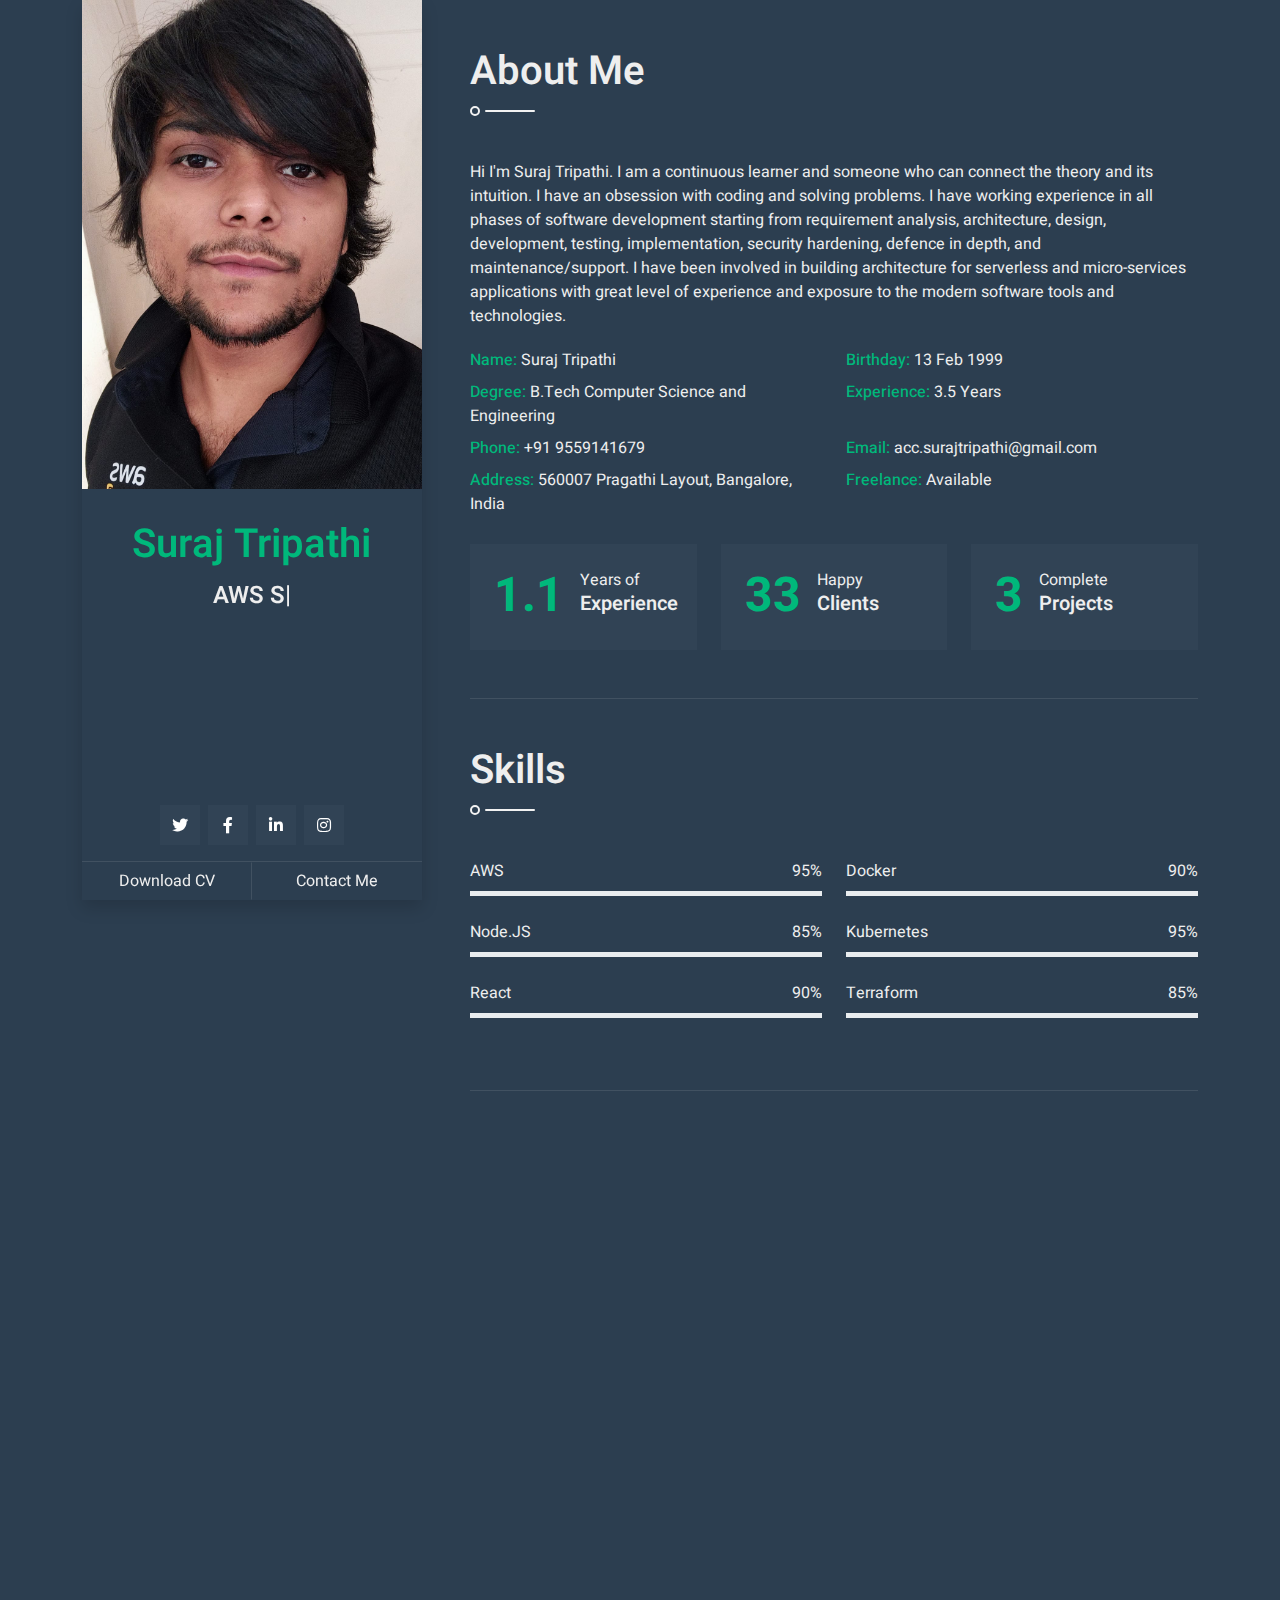
==== index.html @ ccbc53ce "new template" ====
<!DOCTYPE html>
<html lang="en">
    <head>
        <met#aeb3b8et="utf-8">
        <title>DarkCV - Bootstrap CV Resume Template</title>
        <meta content="width=device-width, initial-scale=1.0" name="viewport">
        <meta content="Free Website Template" name="keywords">
        <meta content="Free Website Template" name="description">

        <!-- Favicon -->
        <link href="img/favicon.ico" rel="icon">

        <!-- Google Web Fonts -->
        <link rel="preconnect" href="https://fonts.googleapis.com">
        <link rel="preconnect" href="https://fonts.gstatic.com" crossorigin>
        <link href="https://fonts.googleapis.com/css2?family=Heebo:wght@300;400;500;600;700&display=swap" rel="stylesheet">

        <!-- Icon Font Stylesheet -->
        <link href="https://cdnjs.cloudflare.com/ajax/libs/font-awesome/5.10.0/css/all.min.css" rel="stylesheet">
        <link href="https://cdn.jsdelivr.net/npm/bootstrap-icons@1.4.1/font/bootstrap-icons.css" rel="stylesheet">

        <!-- Libraries Stylesheet -->
        <link href="lib/owlcarousel/assets/owl.carousel.min.css" rel="stylesheet">
        <link href="lib/lightbox/css/lightbox.min.css" rel="stylesheet">
        <link href="lib/animate/animate.min.css" rel="stylesheet">

        <!-- Customized Bootstrap Stylesheet -->
        <link href="css/bootstrap.min.css" rel="stylesheet">

        <!-- Template Stylesheet -->
        <link href="css/style.css" rel="stylesheet">
    </head>

    <body>
        <!-- Spinner Start -->
        <div id="spinner" class="show bg-white position-fixed translate-middle w-100 vh-100 top-50 start-50 d-flex align-items-center justify-content-center">
            <div class="spinner-border text-primary" style="width: 3rem; height: 3rem;" role="status">
                <span class="sr-only">Loading...</span>
            </div>
        </div>
        <!-- Spinner End -->

        <div class="container">
            <div class="row g-5">
                <div class="col-lg-4 sticky-lg-top vh-100">
                    <div class="d-flex flex-column h-100 text-center overflow-auto shadow">
                        <img class="w-100 img-fluid mb-4" src="img/author.jpeg" alt="Image">
                        <h1 class="text-primary mt-2">Suraj Tripathi</h1>
                        <div class="mb-4" style="height: 22px;">
                            <h4 class="typed-text-output d-inline-block text-light"></h4>
                            <div class="typed-text d-none">AWS Solution Architect, Web Developer, Cloud Native Deveoper, Machine Learning Engineer</div>
                        </div>
                        <div class="d-flex justify-content-center mt-auto mb-3">
                            <a class="btn btn-secondary btn-square mx-1" href="#"><i class="fab fa-twitter"></i></a>
                            <a class="btn btn-secondary btn-square mx-1" href="#"><i class="fab fa-facebook-f"></i></a>
                            <a class="btn btn-secondary btn-square mx-1" href="#"><i class="fab fa-linkedin-in"></i></a>
                            <a class="btn btn-secondary btn-square mx-1" href="#"><i class="fab fa-instagram"></i></a>
                        </div>
                        <div class="d-flex align-items-end justify-content-between border-top">
                            <a href="" class="btn w-50 border-end">Download CV</a>
                            <a href="#contact" class="btn w-50 btn-scroll">Contact Me</a>
                        </div>
                    </div>
                </div>
                <div class="col-lg-8">
                    <!-- About Start -->
                    <section class="py-5 border-bottom wow fadeInUp" data-wow-delay="0.1s">
                        <h1 class="title pb-3 mb-5">About Me</h1>
                        <p>Hi I'm Suraj Tripathi. I am a continuous learner and someone who can connect the theory and its intuition. I have an obsession with coding and solving problems. I have working experience in all phases of software development starting from requirement analysis, architecture, design, development, testing, implementation, security hardening, defence in depth, and maintenance/support. I have been involved in building architecture for serverless and micro-services applications with great level of experience and exposure to the modern software tools and technologies.</p>
                        <div class="row mb-4">
                            <div class="col-sm-6 py-1">
                                <span class="fw-medium text-primary">Name:</span> Suraj Tripathi
                            </div>
                            <div class="col-sm-6 py-1">
                                <span class="fw-medium text-primary">Birthday:</span> 13 Feb 1999
                            </div>
                            <div class="col-sm-6 py-1">
                                <span class="fw-medium text-primary">Degree:</span> B.Tech Computer Science and Engineering
                            </div>
                            <div class="col-sm-6 py-1">
                                <span class="fw-medium text-primary">Experience:</span> 3.5 Years
                            </div>
                            <div class="col-sm-6 py-1">
                                <span class="fw-medium text-primary">Phone:</span> +91 9559141679
                            </div>
                            <div class="col-sm-6 py-1">
                                <span class="fw-medium text-primary">Email:</span> acc.surajtripathi@gmail.com
                            </div>
                            <div class="col-sm-6 py-1">
                                <span class="fw-medium text-primary">Address:</span> 560007 Pragathi Layout, Bangalore, India
                            </div>
                            <div class="col-sm-6 py-1">
                                <span class="fw-medium text-primary">Freelance:</span> Available
                            </div>
                        </div>
                        <div class="row g-4">
                            <div class="col-md-4 col-lg-6 col-xl-4">
                                <div class="d-flex bg-secondary p-4">
                                    <h1 class="flex-shrink-0 display-5 text-primary mb-0" data-toggle="counter-up">3.5</h1>
                                    <div class="ps-3">
                                        <p class="mb-0">Years of</p>
                                        <h5 class="mb-0">Experience</h5>
                                    </div>
                                </div>
                            </div>
                            <div class="col-md-4 col-lg-6 col-xl-4">
                                <div class="d-flex bg-secondary p-4">
                                    <h1 class="flex-shrink-0 display-5 text-primary mb-0" data-toggle="counter-up">100</h1>
                                    <div class="ps-3">
                                        <p class="mb-0">Happy</p>
                                        <h5 class="mb-0">Clients</h5>
                                    </div>
                                </div>
                            </div>
                            <div class="col-md-4 col-lg-6 col-xl-4">
                                <div class="d-flex bg-secondary p-4">
                                    <h1 class="flex-shrink-0 display-5 text-primary mb-0" data-toggle="counter-up">10</h1>
                                    <div class="ps-3">
                                        <p class="mb-0">Complete</p>
                                        <h5 class="mb-0">Projects</h5>
                                    </div>
                                </div>
                            </div>
                        </div>
                    </section>
                    <!-- About End -->

                    <!-- Skills Start -->
                    <section class="py-5 border-bottom wow fadeInUp" data-wow-delay="0.1s">
                        <h1 class="title pb-3 mb-5">Skills</h1>
                        <div class="row">
                            <div class="col-sm-6">
                                <div class="skill mb-4">
                                    <div class="d-flex justify-content-between">
                                        <p class="mb-2">AWS</p>
                                        <p class="mb-2">95%</p>
                                    </div>
                                    <div class="progress">
                                        <div class="progress-bar bg-primary" role="progressbar" aria-valuenow="95" aria-valuemin="0" aria-valuemax="100"></div>
                                    </div>
                                </div>
                                <div class="skill mb-4">
                                    <div class="d-flex justify-content-between">
                                        <p class="mb-2">Node.JS</p>
                                        <p class="mb-2">85%</p>
                                    </div>
                                    <div class="progress">
                                        <div class="progress-bar bg-warning" role="progressbar" aria-valuenow="85" aria-valuemin="0" aria-valuemax="100"></div>
                                    </div>
                                </div>
                                <div class="skill mb-4">
                                    <div class="d-flex justify-content-between">
                                        <p class="mb-2">React</p>
                                        <p class="mb-2">90%</p>
                                    </div>
                                    <div class="progress">
                                        <div class="progress-bar bg-danger" role="progressbar" aria-valuenow="90" aria-valuemin="0" aria-valuemax="100"></div>
                                    </div>
                                </div>
                            </div>
                            <div class="col-sm-6">
                                <div class="skill mb-4">
                                    <div class="d-flex justify-content-between">
                                        <p class="mb-2">Docker</p>
                                        <p class="mb-2">90%</p>
                                    </div>
                                    <div class="progress">
                                        <div class="progress-bar bg-danger" role="progressbar" aria-valuenow="90" aria-valuemin="0" aria-valuemax="100"></div>
                                    </div>
                                </div>
                                <div class="skill mb-4">
                                    <div class="d-flex justify-content-between">
                                        <p class="mb-2">Kubernetes</p>
                                        <p class="mb-2">95%</p>
                                    </div>
                                    <div class="progress">
                                        <div class="progress-bar bg-success" role="progressbar" aria-valuenow="95" aria-valuemin="0" aria-valuemax="100"></div>
                                    </div>
                                </div>
                                <div class="skill mb-4">
                                    <div class="d-flex justify-content-between">
                                        <p class="mb-2">Terraform</p>
                                        <p class="mb-2">85%</p>
                                    </div>
                                    <div class="progress">
                                        <div class="progress-bar bg-info" role="progressbar" aria-valuenow="85" aria-valuemin="0" aria-valuemax="100"></div>
                                    </div>
                                </div>
                            </div>
                        </div>
                    </section>
                    <!-- Skills End -->

                    <!-- Expericence Start -->
                    <section class="py-5 wow fadeInUp" data-wow-delay="0.1s">
                        <h1 class="title pb-3 mb-5">Expericence</h1>
                        <div class="border-start border-2 border-light pt-2 ps-5">
                            <div class="position-relative mb-4">
                                <span class="bi bi-arrow-right fs-4 text-light position-absolute" style="top: -5px; left: -50px;"></span>
                                <h5 class="mb-1">Cloud Consultant - AppDev </h5>
                                <p class="mb-2">AWS Professional Services | <small>2021 - Present</small></p>
                                <p>Accelerate customer and partner business outcomes through innovative production use of the AWS platform. Providing consultation, guidance, artefacts, and POCs that accelerate customers application migration and modernization projects. Working in all phases of software development starting from requirement analysis, architecture, design, development, testing, implementation and maintenance/support.</p>
                            </div>
                            <div class="position-relative mb-4">
                                <span class="bi bi-arrow-right fs-4 text-light position-absolute" style="top: -5px; left: -50px;"></span>
                                <h5 class="mb-1">Cloud Engineer - DMS</h5>
                                <p class="mb-2"> Amazon Web Services | <small>2020 - 2021</small></p>
                                <p>Assisting AWS customers and partner businesses on a wide spectrum of AWS serverless and mobile technologies. Providing technical assistance, service and architecture guidance, POCs, and work-arounds to operate enterprise application or infrastructure in the AWS cloud.</p>
                            </div>
                            <div class="position-relative mb-4">
                                <span class="bi bi-arrow-right fs-4 text-light position-absolute" style="top: -5px; left: -50px;"></span>
                                <h5 class="mb-1">Machine Learning Engineer</h5>
                                <p class="mb-2">Digital Alpha | <small>2019 - 2020</small></p>
                                <p>Responsibilities:  Designing and developing machine learning applications  Training and evaluating models  Build, Improve and extend machine learning capabilities.  Research and evaluate new/different approaches to machine learning problems.  Produce deliverable results and take them from development to production in collaboration with the companies engineers.</p>
                            </div>
                            <div class="position-relative mb-4">
                                <span class="bi bi-arrow-right fs-4 text-light position-absolute" style="top: -5px; left: -50px;"></span>
                                <h5 class="mb-1">Data Science Intern </h5>
                                <p class="mb-2">Vidooly Media Tech | <small>2019 - 2019</small></p>
                                <p>Responsibilities: Worked on NLP and machine learning on various projects which involve keyword extraction, comment classification, and word sense disambiguation to help provide better video recommendation.</p>
                            </div>
                            <div class="position-relative mb-4">
                                <span class="bi bi-arrow-right fs-4 text-light position-absolute" style="top: -5px; left: -50px;"></span>
                                <h5 class="mb-1">Data Science Intern </h5>
                                <p class="mb-2"> Analyticscosm | <small>2019 - 2019</small></p>
                                <p>Responsibilities:  Carrying out data analysis using advanced Data Science Softwares.  Finding actionable patterns in the data and present it using visualization techniques.  Create models that can work on any similar data and produce actionable results.</p>
                            </div>
                        </div>
                    </section>
                    <!-- Expericence End -->

                    <!-- Subscribe Start -->
                    <section class="wow fadeInUp" data-wow-delay="0.1s">
                        <div class="bg-secondary text-center p-5">
                            <h1 class="text-white font-weight-bold">Subscribe My Newsletter</h1>
                            <p class="text-white">Subscribe and get my latest article in your inbox</p>
                            <div class="position-relative w-100">
                                <input class="form-control bg-dark border-0 w-100 py-3 ps-4 pe-5" type="text" placeholder="Your email">
                                <button type="button" class="btn btn-primary py-2 position-absolute top-0 end-0 mt-2 me-2">Subscribe</button>
                            </div>
                        </div>
                    </section>
                    <!-- Subscribe End -->

                    <!-- Services Start -->
                    <section class="py-5 border-bottom wow fadeInUp" data-wow-delay="0.1s">
                        <h1 class="title pb-3 mb-5">Services</h1>
                        <div class="row g-4">
                            <div class="col-md-6">
                                <div class="service-item">
                                    <i class="fa fa-2x fa-laptop-code mx-auto mb-4"></i>
                                    <h5 class="mb-2">AWS Cloud Solution Architect</h5>
                                    <p class="mb-0"> Cloud computing expert who designs the architecture of an organization's cloud assets and plans implementation of the design.</p>
                                </div>
                            </div>
                            <div class="col-md-6">
                                <div class="service-item">
                                    <i class="fab fa-2x fa-android mx-auto mb-4"></i>
                                    <h5 class="mb-2">DevOps</h5>
                                    <p class="mb-0"> Automate and integrate the processes between software development and IT teams.</p>
                                </div>
                            </div>
                            <div class="col-md-6">
                                <div class="service-item">
                                    <i class="fa fa-2x fa-search mx-auto mb-4"></i>
                                    <h5 class="mb-2">Web Development</h5>
                                    <p class="mb-0">Full Stack development using React, Node.JS, Cloud Native and Serverless Technologies.</p>
                                </div>
                            </div>
                            <div class="col-md-6">
                                <div class="service-item">
                                    <i class="fa fa-2x fa-edit mx-auto mb-4"></i>
                                    <h5 class="mb-2">Application Migration and Modernization</h5>
                                    <p class="mb-0"> Reimagine and rearchitect your business and IT functions with an accelerated, efficient approach to transforming legacy platform-based enterprise applications.</p>
                                </div>
                            </div>
                        </div>
                    </section>
                    <!-- Services End -->

                    <!-- Portfolio Start -->
                    <section class="py-5 border-bottom wow fadeInUp" data-wow-delay="0.1s">
                        <h1 class="title pb-3 mb-5">Portfolio</h1>
                        <div class="row">
                            <div class="col-12">
                                <div class="row">
                                    <div class="col-12 text-center mb-2">
                                        <ul class="list-inline mb-4" id="portfolio-flters">
                                            <li class="btn btn-secondary active"  data-filter="*"><i class="fa fa-star me-2"></i>All</li>
                                            <li class="btn btn-secondary" data-filter=".first"><i class="fa fa-laptop-code me-2"></i>Design</li>
                                            <li class="btn btn-secondary" data-filter=".second"><i class="fa fa-mobile-alt me-2"></i>Development</li>
                                        </ul>
                                    </div>
                                </div>
                                <div class="row portfolio-container">
                                    <div class="col-md-6 mb-4 portfolio-item first">
                                        <div class="position-relative overflow-hidden mb-2">
                                            <img class="img-fluid w-100" src="img/portfolio-1.jpg" alt="">
                                            <div class="portfolio-btn d-flex align-items-center justify-content-center">
                                                <a href="img/portfolio-1.jpg" data-lightbox="portfolio">
                                                    <i class="bi bi-plus text-light"></i>
                                                </a>
                                            </div>
                                        </div>
                                    </div>
                                    <div class="col-md-6 mb-4 portfolio-item second">
                                        <div class="position-relative overflow-hidden mb-2">
                                            <img class="img-fluid w-100" src="img/portfolio-2.jpg" alt="">
                                            <div class="portfolio-btn d-flex align-items-center justify-content-center">
                                                <a href="img/portfolio-2.jpg" data-lightbox="portfolio">
                                                    <i class="bi bi-plus text-light"></i>
                                                </a>
                                            </div>
                                        </div>
                                    </div>
                                    <div class="col-md-6 mb-4 portfolio-item first">
                                        <div class="position-relative overflow-hidden mb-2">
                                            <img class="img-fluid w-100" src="img/portfolio-3.jpg" alt="">
                                            <div class="portfolio-btn d-flex align-items-center justify-content-center">
                                                <a href="img/portfolio-3.jpg" data-lightbox="portfolio">
                                                    <i class="bi bi-plus text-light"></i>
                                                </a>
                                            </div>
                                        </div>
                                    </div>
                                    <div class="col-md-6 mb-4 portfolio-item second">
                                        <div class="position-relative overflow-hidden mb-2">
                                            <img class="img-fluid w-100" src="img/portfolio-4.jpg" alt="">
                                            <div class="portfolio-btn d-flex align-items-center justify-content-center">
                                                <a href="img/portfolio-4.jpg" data-lightbox="portfolio">
                                                    <i class="bi bi-plus text-light"></i>
                                                </a>
                                            </div>
                                        </div>
                                    </div>
                                </div>
                            </div>
                        </div>
                    </section>
                    <!-- Portfolio End -->

                    <!-- Testimonial Start -->
                    <section class="py-5 border-bottom wow fadeInUp" data-wow-delay="0.1s">
                        <h1 class="title pb-3 mb-5">Testimonial</h1>
                        <div class="owl-carousel testimonial-carousel">
                            <div class="text-left">
                                <i class="fa fa-3x fa-quote-left text-primary mb-4"></i>
                                <p class="fs-4 mb-4">Dolor eirmod diam stet kasd sed. Aliqu rebum est eos. Rebum elitr dolore et eos labore, stet justo sed est sed. Diam sed sed dolor stet accusam amet eirmod eos, labore diam clita</p>
                                <div class="d-flex align-items-center">
                                    <img class="img-fluid" src="img/testimonial-1.jpg" style="width: 60px; height: 60px;">
                                    <div class="ps-3">
                                        <p class="text-primary fs-5 mb-1">Client Name</p>
                                        <i>Profession</i>
                                    </div>
                                </div>
                            </div>
                            <div class="text-left">
                                <i class="fa fa-3x fa-quote-left text-primary mb-4"></i>
                                <p class="fs-4 mb-4">Dolor eirmod diam stet kasd sed. Aliqu rebum est eos. Rebum elitr dolore et eos labore, stet justo sed est sed. Diam sed sed dolor stet accusam amet eirmod eos, labore diam clita</p>
                                <div class="d-flex align-items-center">
                                    <img class="img-fluid" src="img/testimonial-2.jpg" style="width: 60px; height: 60px;">
                                    <div class="ps-3">
                                        <p class="text-primary fs-5 mb-1">Client Name</p>
                                        <i>Profession</i>
                                    </div>
                                </div>
                            </div>
                            <div class="text-left">
                                <i class="fa fa-3x fa-quote-left text-primary mb-4"></i>
                                <p class="fs-4 mb-4">Dolor eirmod diam stet kasd sed. Aliqu rebum est eos. Rebum elitr dolore et eos labore, stet justo sed est sed. Diam sed sed dolor stet accusam amet eirmod eos, labore diam clita</p>
                                <div class="d-flex align-items-center">
                                    <img class="img-fluid" src="img/testimonial-3.jpg" style="width: 60px; height: 60px;">
                                    <div class="ps-3">
                                        <p class="text-primary fs-5 mb-1">Client Name</p>
                                        <i>Profession</i>
                                    </div>
                                </div>
                            </div>
                        </div>
                    </section>
                    <!-- Testimonial End -->

                    <!-- Contact Start -->
                    <section class="py-5 wow fadeInUp" data-wow-delay="0.1s" id="contact">
                        <h1 class="title pb-3 mb-5">Contact Me</h1>
						<p class="mb-4">The contact form is currently inactive. Get a functional and working contact form with Ajax & PHP in a few minutes. Just copy and paste the files, add a little code and you're done. <a href="https://htmlcodex.com/contact-form">Download Now</a></p>
                        <form>
                            <div class="row g-3">
                                <div class="col-md-6">
                                    <div class="form-floating">
                                        <input type="text" class="form-control border-0 bg-secondary" id="name" placeholder="Your Name">
                                        <label for="name">Your Name</label>
                                    </div>
                                </div>
                                <div class="col-md-6">
                                    <div class="form-floating">
                                        <input type="email" class="form-control border-0 bg-secondary" id="email" placeholder="Your Email">
                                        <label for="email">Your Email</label>
                                    </div>
                                </div>
                                <div class="col-12">
                                    <div class="form-floating">
                                        <input type="text" class="form-control border-0 bg-secondary" id="subject" placeholder="Subject">
                                        <label for="subject">Subject</label>
                                    </div>
                                </div>
                                <div class="col-12">
                                    <div class="form-floating">
                                        <textarea class="form-control border-0 bg-secondary" placeholder="Leave a message here" id="message" style="height: 200px"></textarea>
                                        <label for="message">Message</label>
                                    </div>
                                </div>
                                <div class="col-12">
                                    <button class="btn btn-primary w-100 py-3" type="submit">Send Message</button>
                                </div>
                            </div>
                        </form>
                    </section>
                    <!-- Contact End -->

                    <!-- Footer Start -->
                    <section class="wow fadeIn" data-wow-delay="0.1s">
                        <div class="bg-secondary text-light text-center p-5">
                            <div class="d-flex justify-content-center mb-4">
                                <a class="btn btn-dark btn-square mx-1" href="#"><i class="fab fa-twitter"></i></a>
                                <a class="btn btn-dark btn-square mx-1" href="#"><i class="fab fa-facebook-f"></i></a>
                                <a class="btn btn-dark btn-square mx-1" href="#"><i class="fab fa-linkedin-in"></i></a>
                                <a class="btn btn-dark btn-square mx-1" href="#"><i class="fab fa-instagram"></i></a>
                            </div>
                            <div class="d-flex justify-content-center mb-3">
                                <a class="text-light px-3 border-end" href="#">Privacy</a>
                                <a class="text-light px-3 border-end" href="#">Terms</a>
                                <a class="text-light px-3 border-end" href="#">FAQs</a>
                                <a class="text-light px-3" href="#">Help</a>
                            </div>
							
                            <!--/*** This template is free as long as you keep the footer author’s credit link/attribution link/backlink. If you'd like to use the template without the footer author’s credit link/attribution link/backlink, you can purchase the Credit Removal License from "https://htmlcodex.com/credit-removal". Thank you for your support. ***/-->
							<p class="m-0">&copy; All Rights Reserved. Designed by <a href="https://htmlcodex.com">HTML Codex</a></p>
                        </div>
                    </section>
                    <!-- Footer End -->
                </div>
            </div>
        </div>

        
        <!-- Back to Top -->
        <a href="#" class="back-to-top"><i class="fa fa-angle-double-up"></i></a>
        
        <!-- JavaScript Libraries -->
        <script src="https://code.jquery.com/jquery-3.4.1.min.js"></script>
        <script src="https://stackpath.bootstrapcdn.com/bootstrap/4.4.1/js/bootstrap.bundle.min.js"></script>
        <script src="lib/wow/wow.min.js"></script>
        <script src="lib/typed/typed.min.js"></script>
        <script src="lib/easing/easing.min.js"></script>
        <script src="lib/waypoints/waypoints.min.js"></script>
        <script src="lib/counterup/counterup.min.js"></script>
        <script src="lib/owlcarousel/owl.carousel.min.js"></script>
        <script src="lib/isotope/isotope.pkgd.min.js"></script>
        <script src="lib/lightbox/js/lightbox.min.js"></script>

        <!-- Contact Javascript File -->
        <script src="mail/jqBootstrapValidation.min.js"></script>
        <script src="mail/contact.js"></script>

        <!-- Template Javascript -->
        <script src="js/main.js"></script>
    </body>
</html>
---- css/style.css ----
/********** Template CSS **********/
:root {
  --primary: #00B87B;
  --secondary: #314355;
  --light: #F2F2F2;
  --dark: #2C3E50;
}

#spinner {
  opacity: 0;
  visibility: hidden;
  transition: opacity .5s ease-out, visibility 0s linear .5s;
  z-index: 99999;
}

#spinner.show {
  transition: opacity .5s ease-out, visibility 0s linear 0s;
  visibility: visible;
  opacity: 1;
}

@media (max-width: 991.98px) {
  .sticky-lg-top.vh-100 {
    height: 100% !important;
  }
}

.fw-semi-bold {
  font-weight: 600;
}

.fw-medium {
  font-weight: 500;
}

.btn-square {
  width: 40px;
  height: 40px;
}

.btn-sm-square {
  width: 30px;
  height: 30px;
}

.btn-lg-square {
  width: 50px;
  height: 50px;
}

.btn-square,
.btn-sm-square,
.btn-lg-square {
  padding: 0;
  display: flex;
  align-items: center;
  justify-content: center;
}

.btn.btn-primary {
  color: #FFFFFF;
}

.typed-cursor {
  font-size: 25px;
  color: var(--light);
}

.back-to-top {
  position: fixed;
  display: none;
  width: 30px;
  height: 30px;
  text-align: center;
  line-height: 1;
  font-size: 30px;
  right: 30px;
  bottom: 30px;
  transition: background 0.5s;
  z-index: 11;
}

.back-to-top i {
  color: var(--primary);
}

.back-to-top i:hover {
  color: var(--dark);
}

.back-to-top {
  -webkit-animation: action 1s infinite alternate;
  animation: action 1s infinite alternate;
}

@-webkit-keyframes action {
  0% {
    transform: translateY(0);
  }

  100% {
    transform: translateY(-15px);
  }
}

@keyframes action {
  0% {
    transform: translateY(0);
  }

  100% {
    transform: translateY(-15px);
  }
}

.title {
  position: relative;
}

.title::before {
  position: absolute;
  content: "";
  width: 10px;
  height: 10px;
  bottom: -4px;
  left: 0;
  border: 2px solid var(--light);
  border-radius: 10px;
}

.title::after {
  position: absolute;
  content: "";
  width: 50px;
  height: 2px;
  bottom: 0;
  left: 15px;
  border-radius: 2px;
  background: var(--light);
}

.progress {
  height: 5px;
}

.progress .progress-bar {
  width: 0px;
  transition: 2s;
}

.service-item {
  padding: 30px;
  text-align: center;
  background: var(--secondary);
}

.service-item i {
  width: 75px;
  height: 75px;
  display: flex;
  align-items: center;
  justify-content: center;
  background: var(--light);
  color: var(--primary);
  transition: .5s;
}

.service-item:hover i {
  background: var(--primary);
  color: var(--light);
}

.portfolio-item .portfolio-btn {
  position: absolute;
  width: 0;
  height: 0;
  top: 50%;
  left: 50%;
  font-size: 90px;
  background: rgba(44, 62, 80, .9);
  opacity: 0;
  transition: .5s;
}

.portfolio-item:hover .portfolio-btn {
  opacity: 1;
  width: calc(100% - 60px);
  height: calc(100% - 60px);
  top: 30px;
  left: 30px;
}

.portfolio-item i {
  opacity: 0;
  transition: .3s;
  transition-delay: .3s;
}

.portfolio-item:hover i {
  opacity: 1;
}

.testimonial-carousel .owl-dots {
  margin-top: 25px;
  text-align: center;
}

.testimonial-carousel .owl-dot {
  display: inline-block;
  margin: 0 5px;
  width: 15px;
  height: 15px;
  background: var(--light);
}

.testimonial-carousel .owl-dot.active {
  background: var(--primary);
}
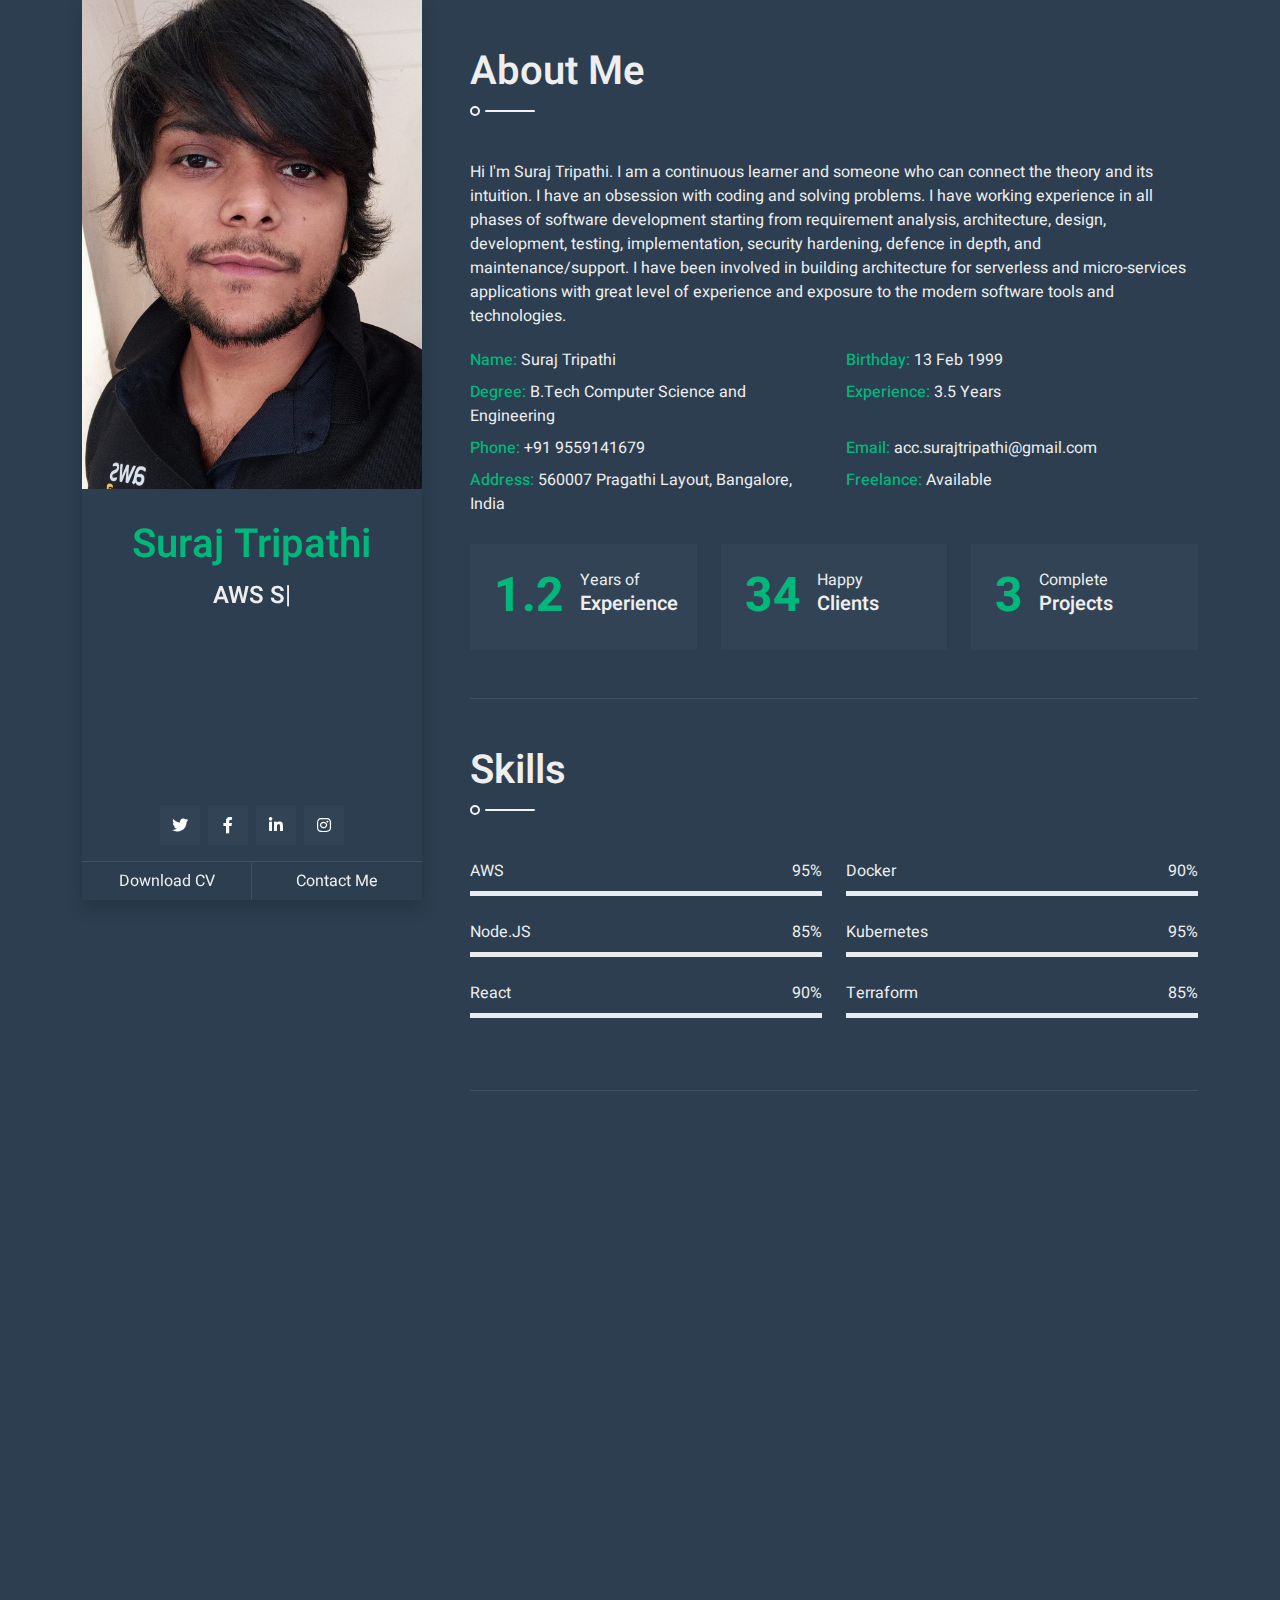
==== commit 3727e99c: "testimonials" ====
--- a/index.html
+++ b/index.html
@@ -343,6 +343,8 @@
                     <section class="py-5 border-bottom wow fadeInUp" data-wow-delay="0.1s">
                         <h1 class="title pb-3 mb-5">Testimonial</h1>
                         <div class="owl-carousel testimonial-carousel">
+
+                            <!--
                             <div class="text-left">
                                 <i class="fa fa-3x fa-quote-left text-primary mb-4"></i>
                                 <p class="fs-4 mb-4">Dolor eirmod diam stet kasd sed. Aliqu rebum est eos. Rebum elitr dolore et eos labore, stet justo sed est sed. Diam sed sed dolor stet accusam amet eirmod eos, labore diam clita</p>
@@ -354,27 +356,14 @@
                                     </div>
                                 </div>
                             </div>
+                            -->
                             <div class="text-left">
                                 <i class="fa fa-3x fa-quote-left text-primary mb-4"></i>
-                                <p class="fs-4 mb-4">Dolor eirmod diam stet kasd sed. Aliqu rebum est eos. Rebum elitr dolore et eos labore, stet justo sed est sed. Diam sed sed dolor stet accusam amet eirmod eos, labore diam clita</p>
-                                <div class="d-flex align-items-center">
-                                    <img class="img-fluid" src="img/testimonial-2.jpg" style="width: 60px; height: 60px;">
-                                    <div class="ps-3">
-                                        <p class="text-primary fs-5 mb-1">Client Name</p>
-                                        <i>Profession</i>
-                                    </div>
-                                </div>
+                                <img class="img-fluid" src="img/feedback1.jpg" >
                             </div>
                             <div class="text-left">
                                 <i class="fa fa-3x fa-quote-left text-primary mb-4"></i>
-                                <p class="fs-4 mb-4">Dolor eirmod diam stet kasd sed. Aliqu rebum est eos. Rebum elitr dolore et eos labore, stet justo sed est sed. Diam sed sed dolor stet accusam amet eirmod eos, labore diam clita</p>
-                                <div class="d-flex align-items-center">
-                                    <img class="img-fluid" src="img/testimonial-3.jpg" style="width: 60px; height: 60px;">
-                                    <div class="ps-3">
-                                        <p class="text-primary fs-5 mb-1">Client Name</p>
-                                        <i>Profession</i>
-                                    </div>
-                                </div>
+                                <img class="img-fluid" src="img/feedback2.jpg" >
                             </div>
                         </div>
                     </section>
@@ -383,7 +372,6 @@
                     <!-- Contact Start -->
                     <section class="py-5 wow fadeInUp" data-wow-delay="0.1s" id="contact">
                         <h1 class="title pb-3 mb-5">Contact Me</h1>
-						<p class="mb-4">The contact form is currently inactive. Get a functional and working contact form with Ajax & PHP in a few minutes. Just copy and paste the files, add a little code and you're done. <a href="https://htmlcodex.com/contact-form">Download Now</a></p>
                         <form>
                             <div class="row g-3">
                                 <div class="col-md-6">
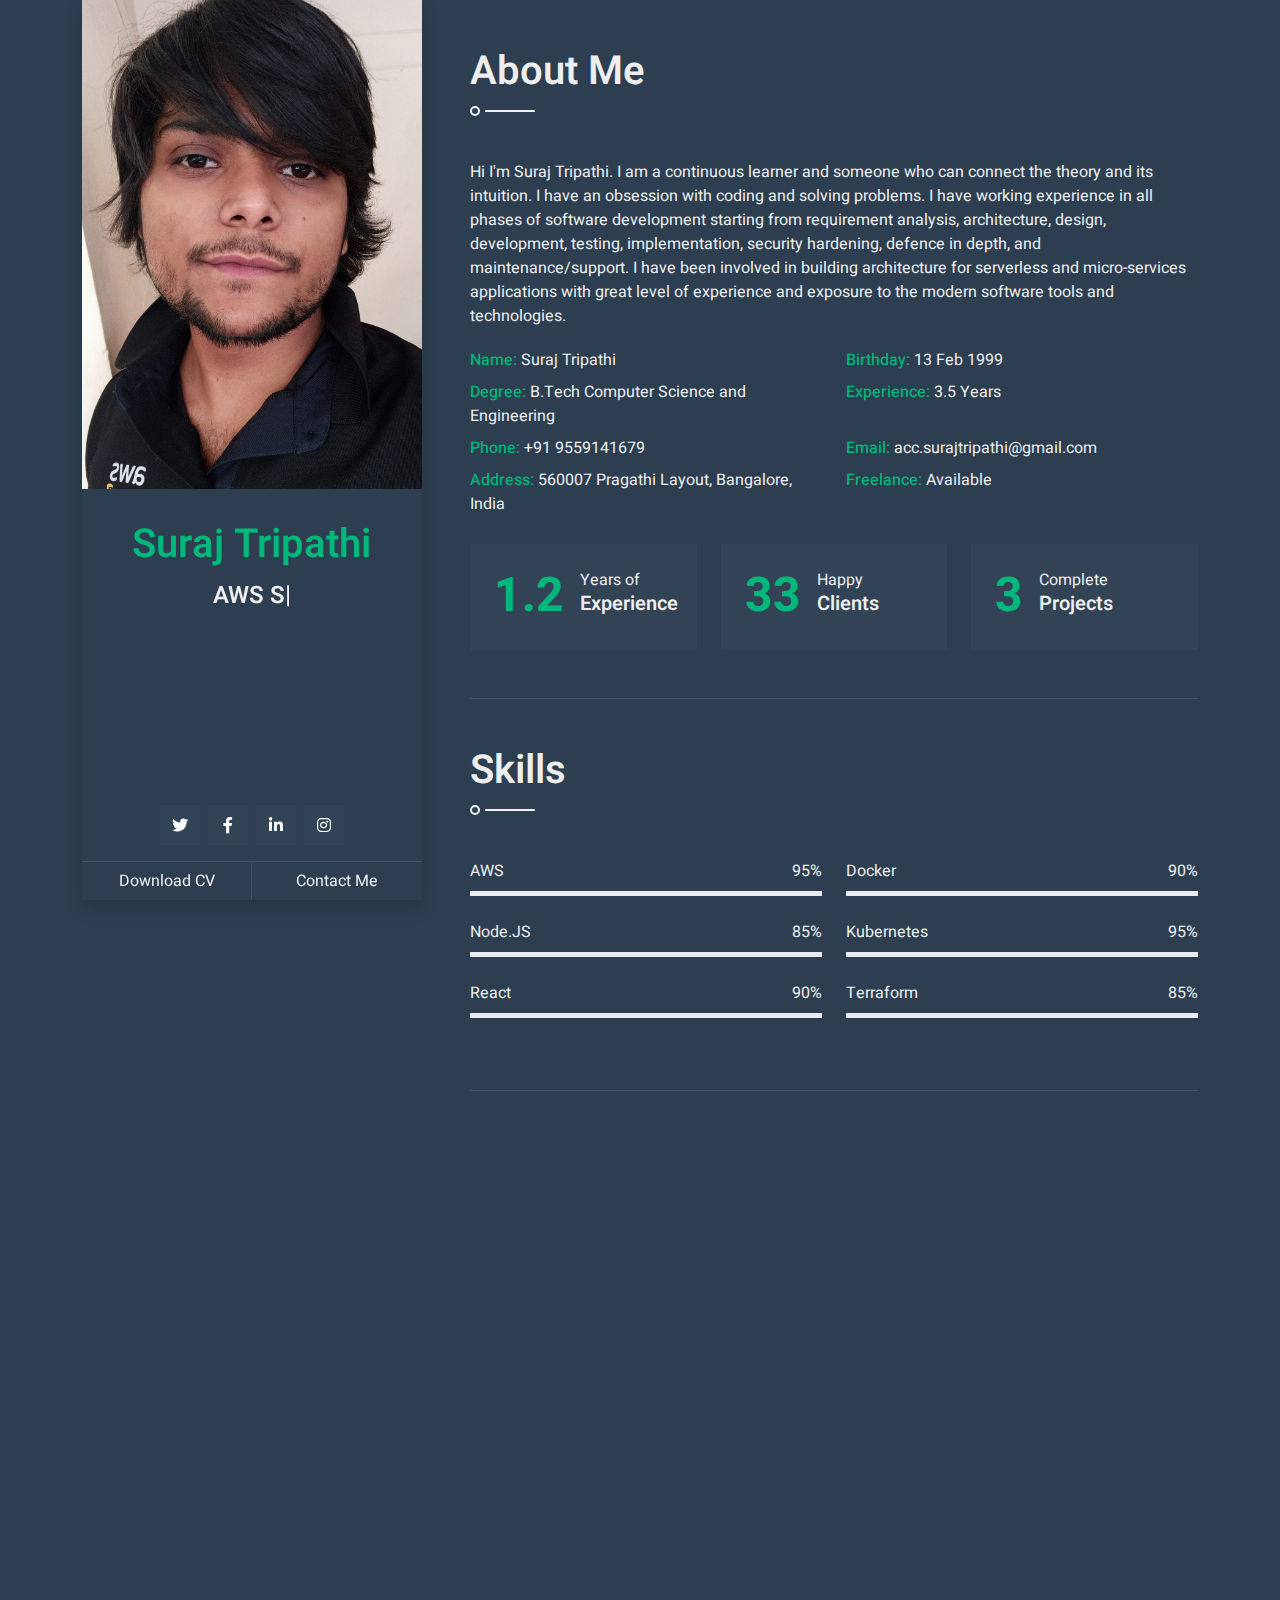
==== commit cca0a760: "resume update" ====
--- a/index.html
+++ b/index.html
@@ -57,7 +57,7 @@
                             <a class="btn btn-secondary btn-square mx-1" href="#"><i class="fab fa-instagram"></i></a>
                         </div>
                         <div class="d-flex align-items-end justify-content-between border-top">
-                            <a href="" class="btn w-50 border-end">Download CV</a>
+                            <a href="img/surajResume2022April.pdf" class="btn w-50 border-end">Download CV</a>
                             <a href="#contact" class="btn w-50 btn-scroll">Contact Me</a>
                         </div>
                     </div>
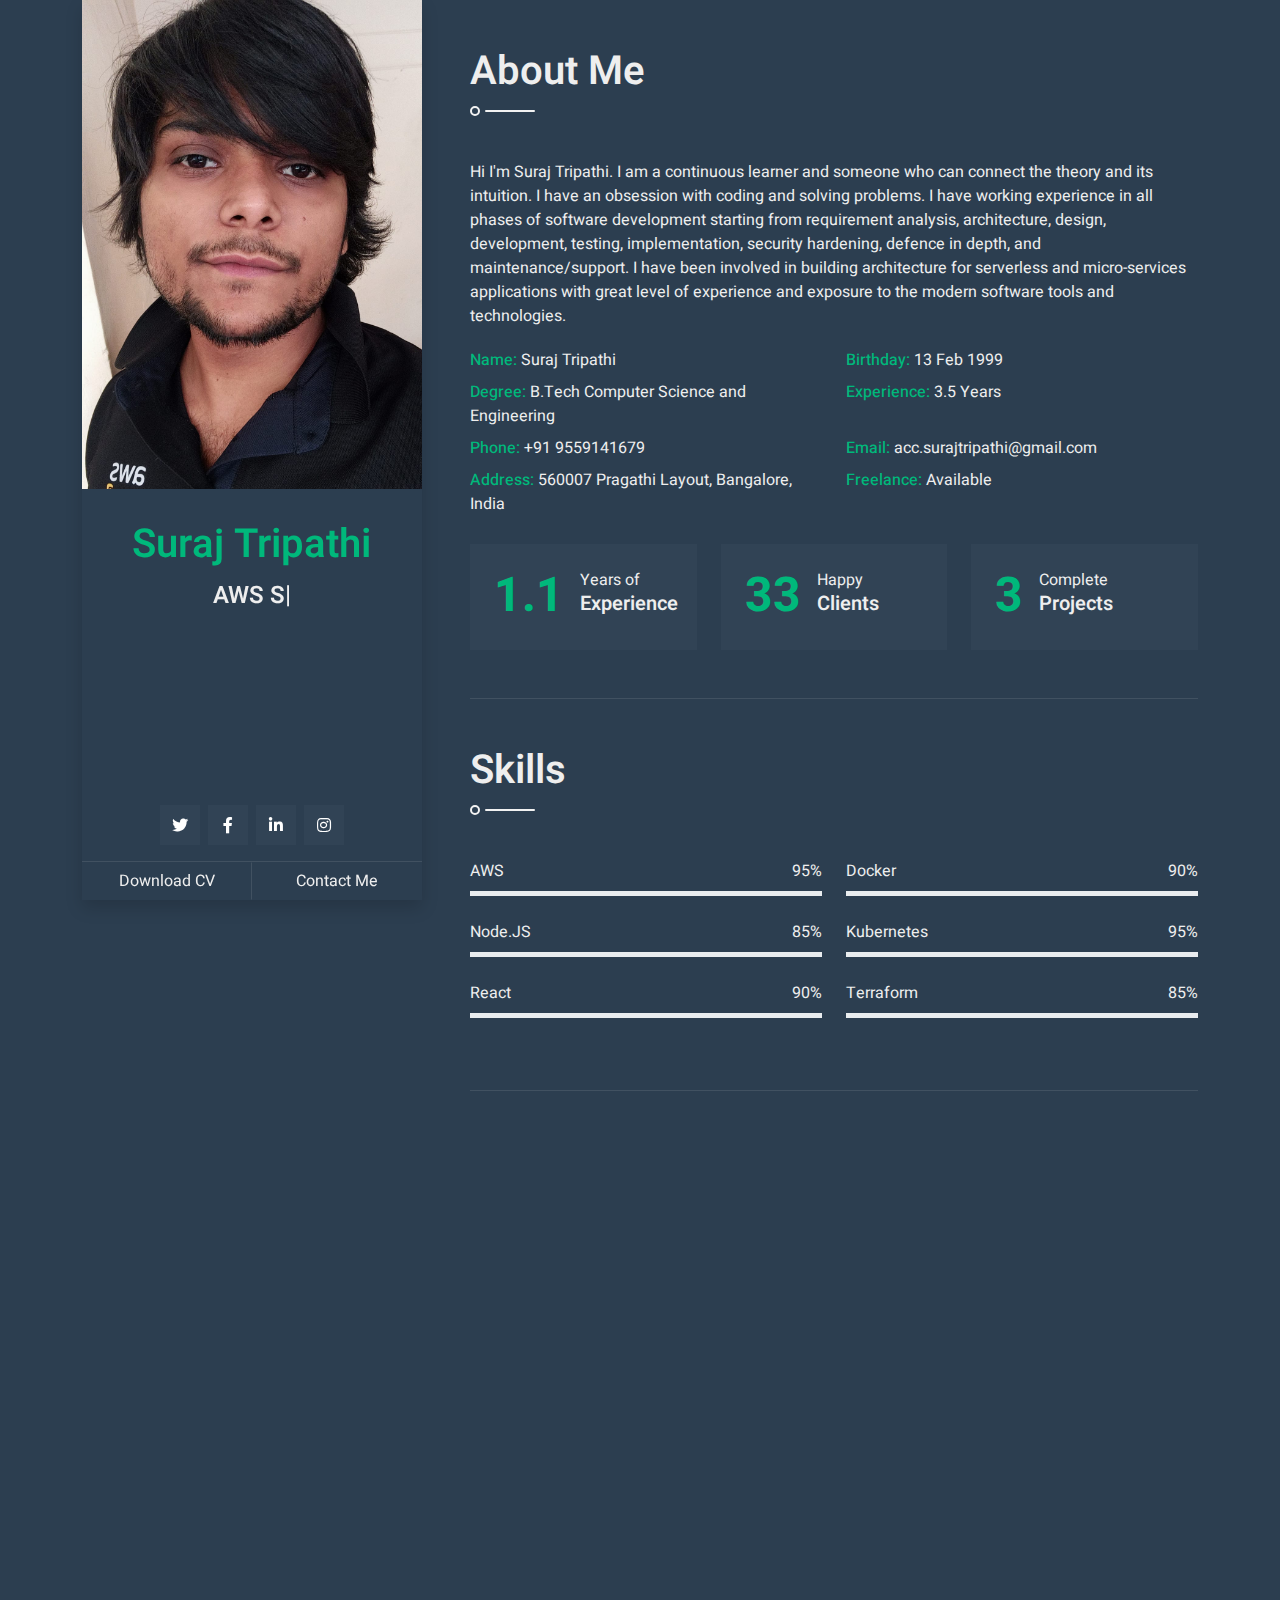
==== commit 0d0baefb: "title" ====
--- a/index.html
+++ b/index.html
@@ -2,7 +2,7 @@
 <html lang="en">
     <head>
         <met#aeb3b8et="utf-8">
-        <title>DarkCV - Bootstrap CV Resume Template</title>
+        <title>Suraj Tripathi</title>
         <meta content="width=device-width, initial-scale=1.0" name="viewport">
         <meta content="Free Website Template" name="keywords">
         <meta content="Free Website Template" name="description">
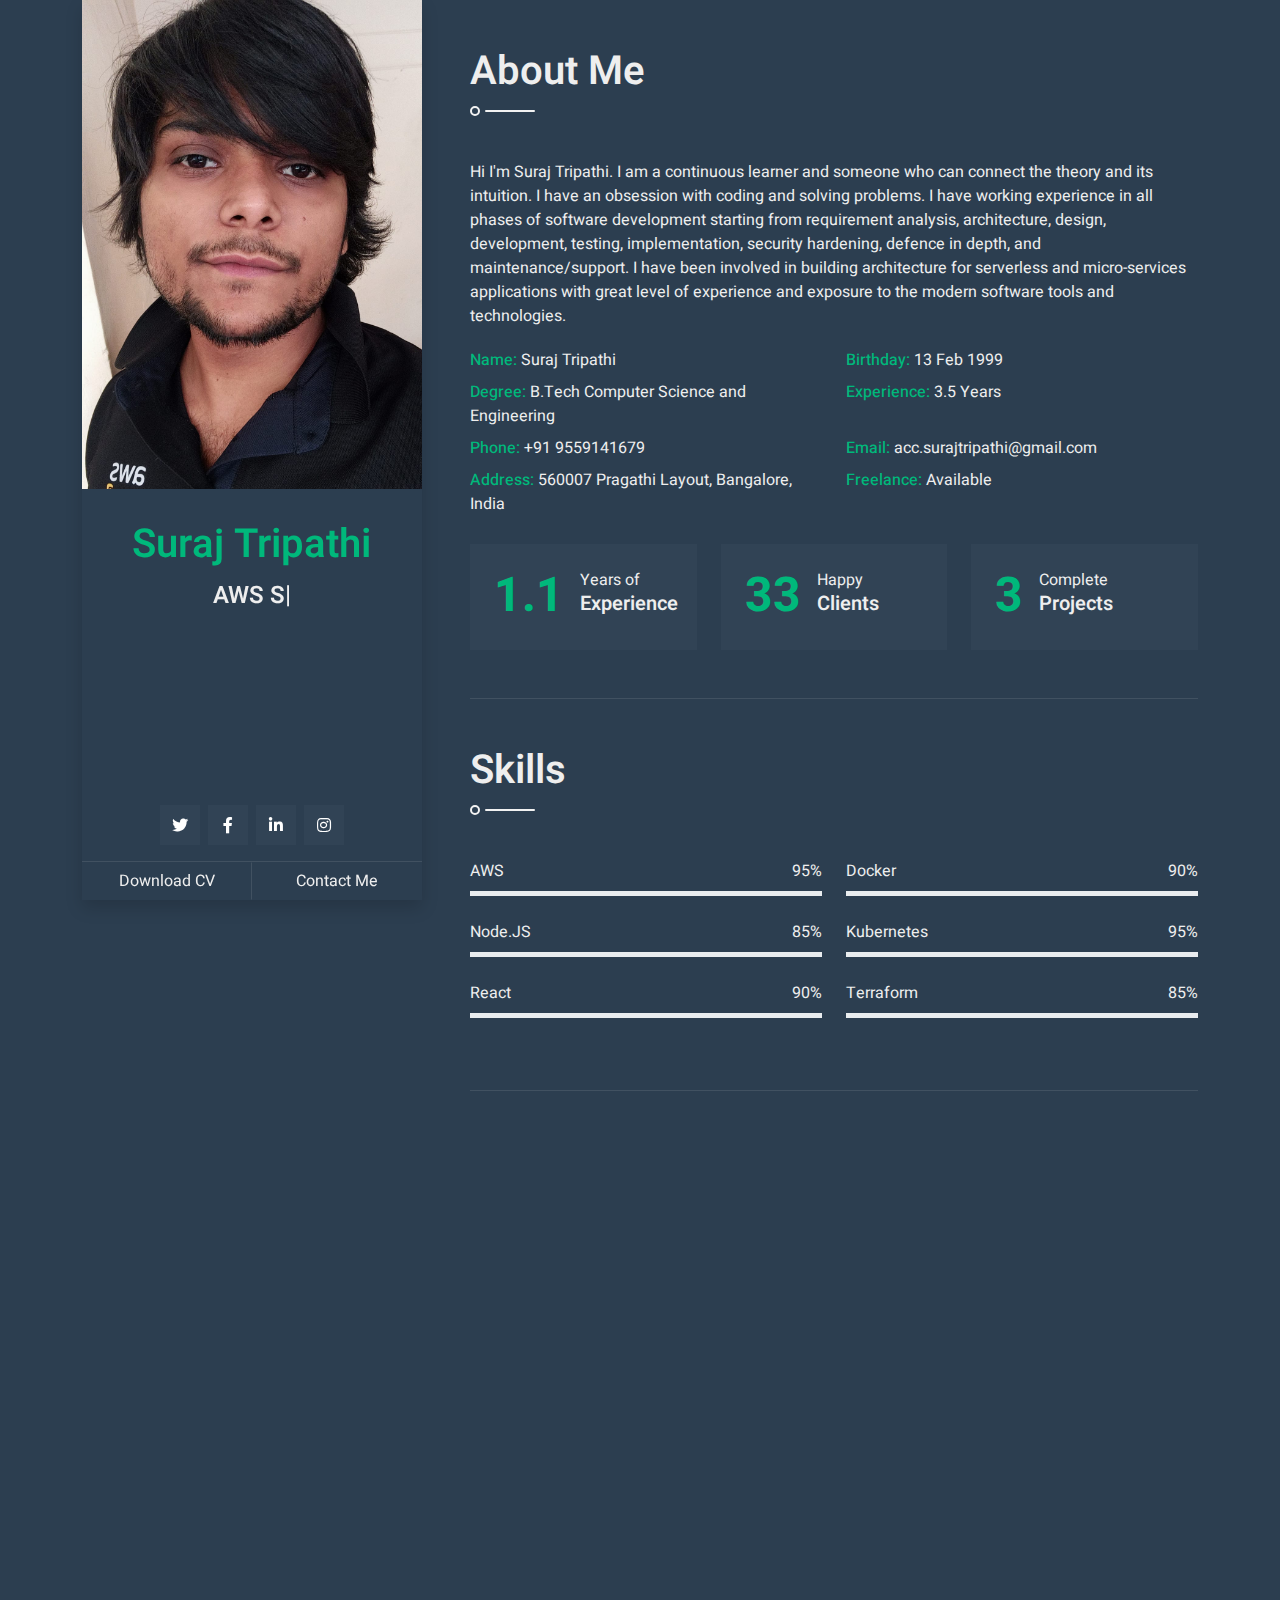
==== commit 67f439e6: "work samples" ====
--- a/index.html
+++ b/index.html
@@ -287,17 +287,17 @@
                                     <div class="col-12 text-center mb-2">
                                         <ul class="list-inline mb-4" id="portfolio-flters">
                                             <li class="btn btn-secondary active"  data-filter="*"><i class="fa fa-star me-2"></i>All</li>
-                                            <li class="btn btn-secondary" data-filter=".first"><i class="fa fa-laptop-code me-2"></i>Design</li>
-                                            <li class="btn btn-secondary" data-filter=".second"><i class="fa fa-mobile-alt me-2"></i>Development</li>
+                                            <li class="btn btn-secondary" data-filter=".first"><i class="fa fa-laptop-code me-2"></i>Development</li>
+                                            <li class="btn btn-secondary" data-filter=".second"><i class="fa fa-mobile-alt me-2"></i>Machine Learning</li>
                                         </ul>
                                     </div>
                                 </div>
                                 <div class="row portfolio-container">
                                     <div class="col-md-6 mb-4 portfolio-item first">
                                         <div class="position-relative overflow-hidden mb-2">
-                                            <img class="img-fluid w-100" src="img/portfolio-1.jpg" alt="">
+                                            <img class="img-fluid w-100" src="img/filestorageapp.jpeg" alt="">
                                             <div class="portfolio-btn d-flex align-items-center justify-content-center">
-                                                <a href="img/portfolio-1.jpg" data-lightbox="portfolio">
+                                                <a href="img/filestorageapp.jpeg" data-lightbox="portfolio">
                                                     <i class="bi bi-plus text-light"></i>
                                                 </a>
                                             </div>
@@ -305,9 +305,9 @@
                                     </div>
                                     <div class="col-md-6 mb-4 portfolio-item second">
                                         <div class="position-relative overflow-hidden mb-2">
-                                            <img class="img-fluid w-100" src="img/portfolio-2.jpg" alt="">
+                                            <img class="img-fluid w-100" src="img/leaveapplication.jpeg" alt="">
                                             <div class="portfolio-btn d-flex align-items-center justify-content-center">
-                                                <a href="img/portfolio-2.jpg" data-lightbox="portfolio">
+                                                <a href="img/leaveapplication.jpeg" data-lightbox="portfolio">
                                                     <i class="bi bi-plus text-light"></i>
                                                 </a>
                                             </div>
@@ -315,9 +315,9 @@
                                     </div>
                                     <div class="col-md-6 mb-4 portfolio-item first">
                                         <div class="position-relative overflow-hidden mb-2">
-                                            <img class="img-fluid w-100" src="img/portfolio-3.jpg" alt="">
+                                            <img class="img-fluid w-100" src="img/qnaarchitecutre.jpg" alt="">
                                             <div class="portfolio-btn d-flex align-items-center justify-content-center">
-                                                <a href="img/portfolio-3.jpg" data-lightbox="portfolio">
+                                                <a href="img/qnaarchitecutre.jpg" data-lightbox="portfolio">
                                                     <i class="bi bi-plus text-light"></i>
                                                 </a>
                                             </div>
@@ -325,9 +325,9 @@
                                     </div>
                                     <div class="col-md-6 mb-4 portfolio-item second">
                                         <div class="position-relative overflow-hidden mb-2">
-                                            <img class="img-fluid w-100" src="img/portfolio-4.jpg" alt="">
+                                            <img class="img-fluid w-100" src="img/newssummary.jpeg" alt="">
                                             <div class="portfolio-btn d-flex align-items-center justify-content-center">
-                                                <a href="img/portfolio-4.jpg" data-lightbox="portfolio">
+                                                <a href="img/newssummary.jpeg" data-lightbox="portfolio">
                                                     <i class="bi bi-plus text-light"></i>
                                                 </a>
                                             </div>
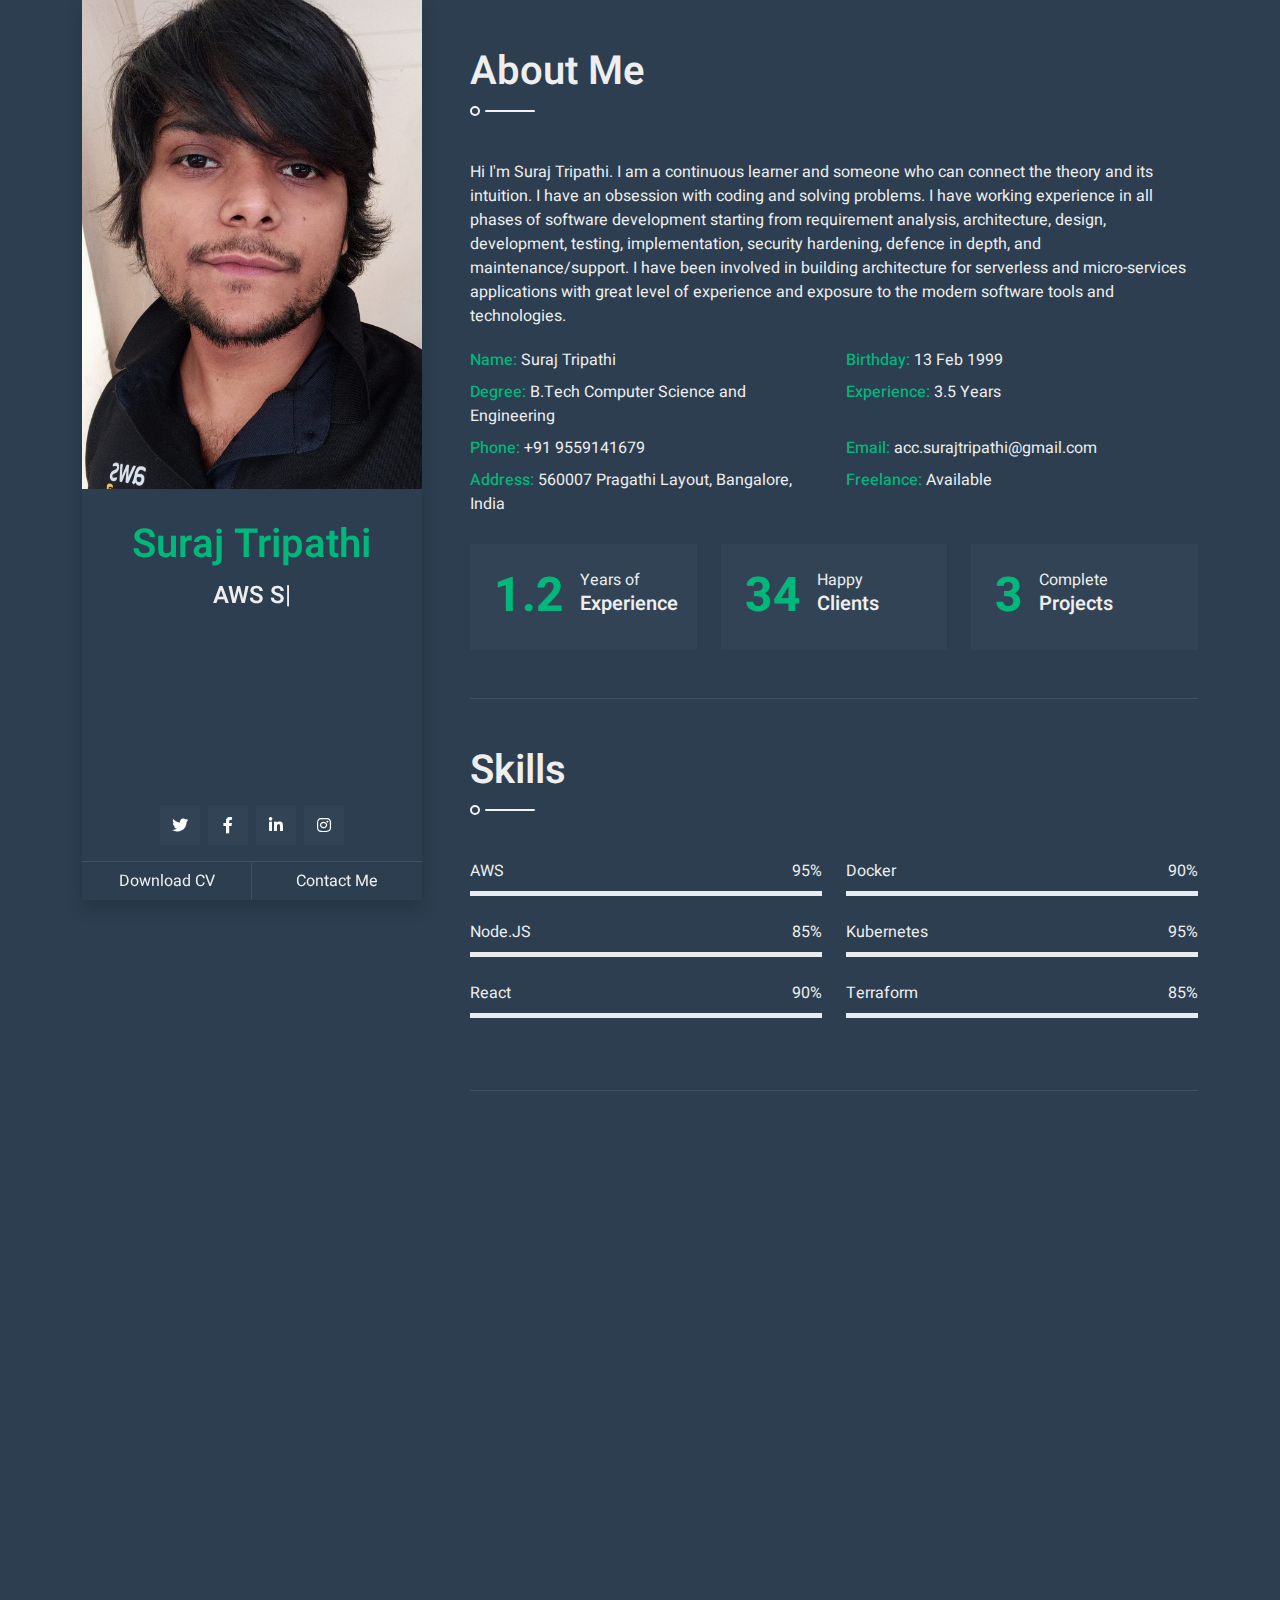
==== commit 4b74bb8d: "alignment" ====
--- a/index.html
+++ b/index.html
@@ -305,9 +305,9 @@
                                     </div>
                                     <div class="col-md-6 mb-4 portfolio-item second">
                                         <div class="position-relative overflow-hidden mb-2">
-                                            <img class="img-fluid w-100" src="img/leaveapplication.jpeg" alt="">
+                                            <img class="img-fluid w-100" src="img/qnaarchitecutre.jpg" alt="">
                                             <div class="portfolio-btn d-flex align-items-center justify-content-center">
-                                                <a href="img/leaveapplication.jpeg" data-lightbox="portfolio">
+                                                <a href="img/qnaarchitecutre.jpg" data-lightbox="portfolio">
                                                     <i class="bi bi-plus text-light"></i>
                                                 </a>
                                             </div>
@@ -315,9 +315,9 @@
                                     </div>
                                     <div class="col-md-6 mb-4 portfolio-item first">
                                         <div class="position-relative overflow-hidden mb-2">
-                                            <img class="img-fluid w-100" src="img/qnaarchitecutre.jpg" alt="">
+                                            <img class="img-fluid w-100" src="img/leaveapplication.jpeg" alt="">
                                             <div class="portfolio-btn d-flex align-items-center justify-content-center">
-                                                <a href="img/qnaarchitecutre.jpg" data-lightbox="portfolio">
+                                                <a href="img/leaveapplication.jpeg" data-lightbox="portfolio">
                                                     <i class="bi bi-plus text-light"></i>
                                                 </a>
                                             </div>
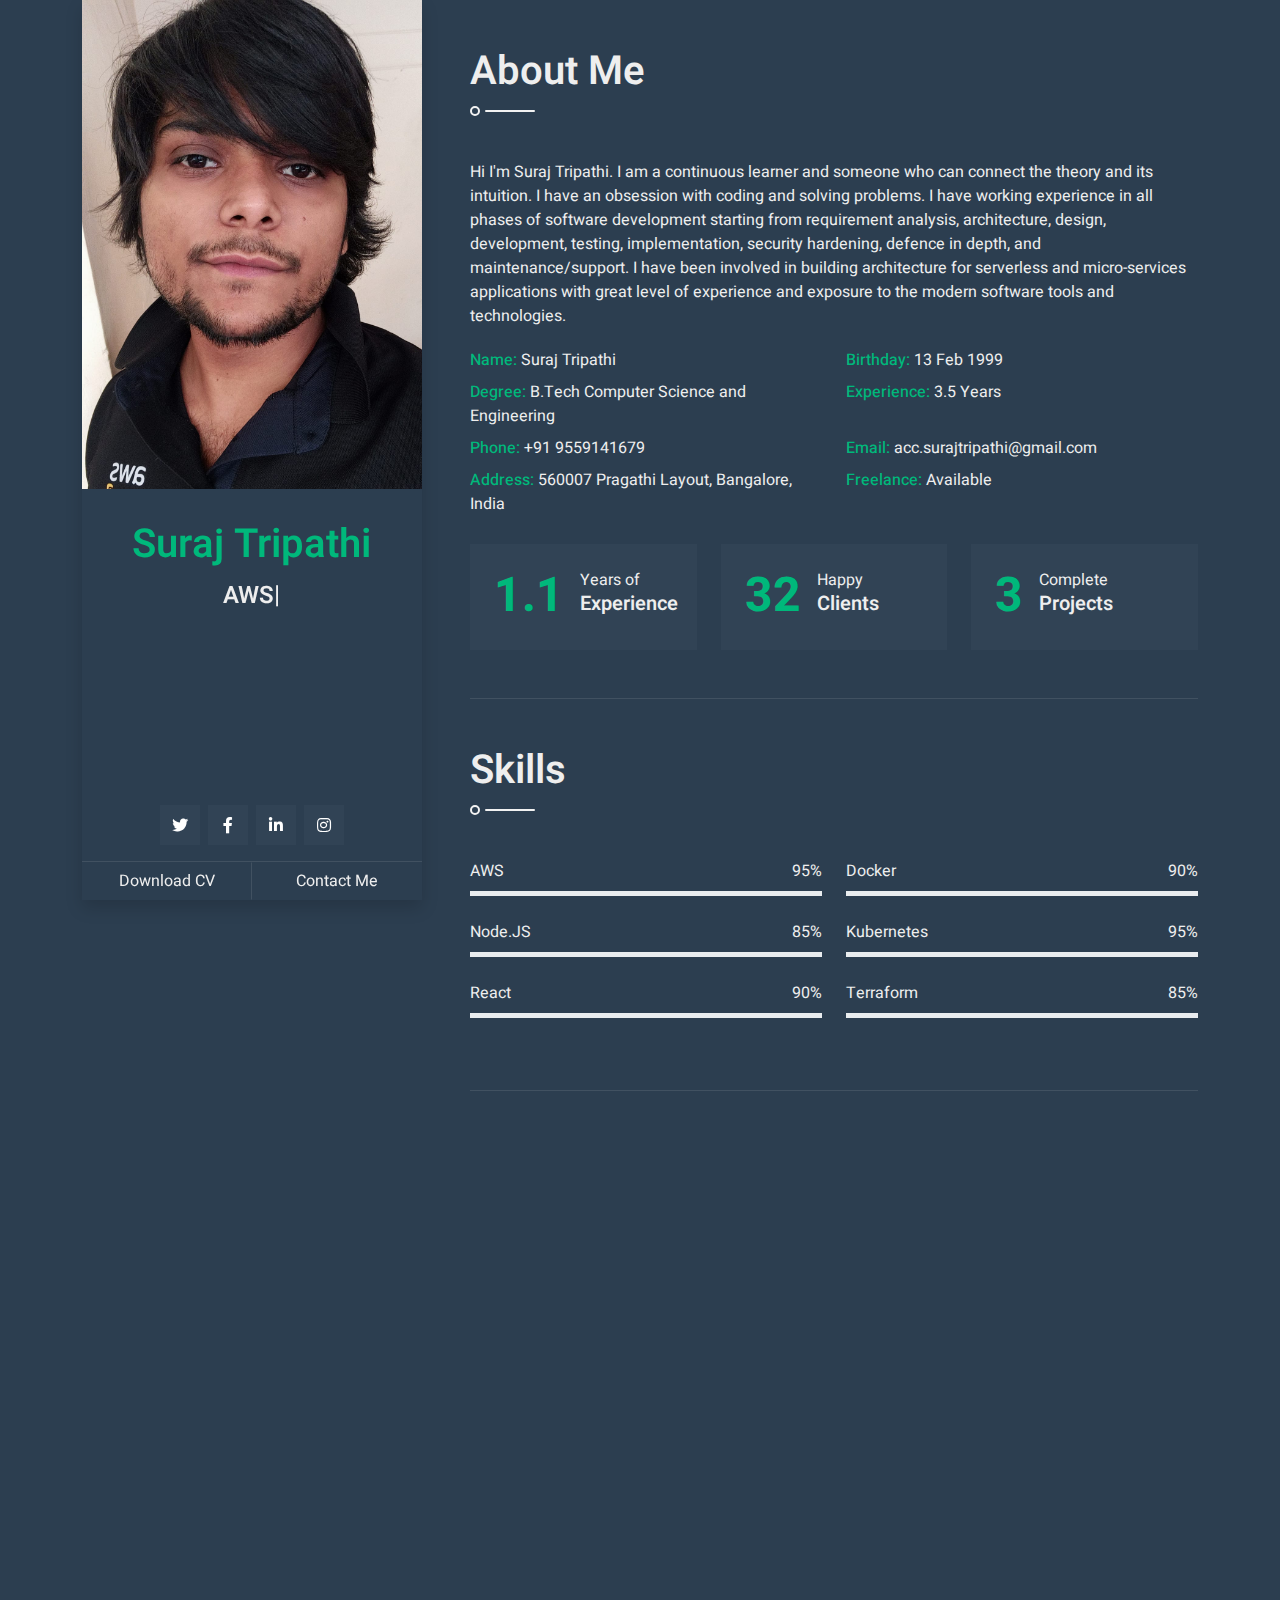
==== commit bd92f3da: "typo" ====
--- a/index.html
+++ b/index.html
@@ -48,7 +48,7 @@
                         <h1 class="text-primary mt-2">Suraj Tripathi</h1>
                         <div class="mb-4" style="height: 22px;">
                             <h4 class="typed-text-output d-inline-block text-light"></h4>
-                            <div class="typed-text d-none">AWS Solution Architect, Web Developer, Cloud Native Deveoper, Machine Learning Engineer</div>
+                            <div class="typed-text d-none">AWS Solution Architect, Web Developer, Cloud Native Developer, Machine Learning Engineer</div>
                         </div>
                         <div class="d-flex justify-content-center mt-auto mb-3">
                             <a class="btn btn-secondary btn-square mx-1" href="#"><i class="fab fa-twitter"></i></a>
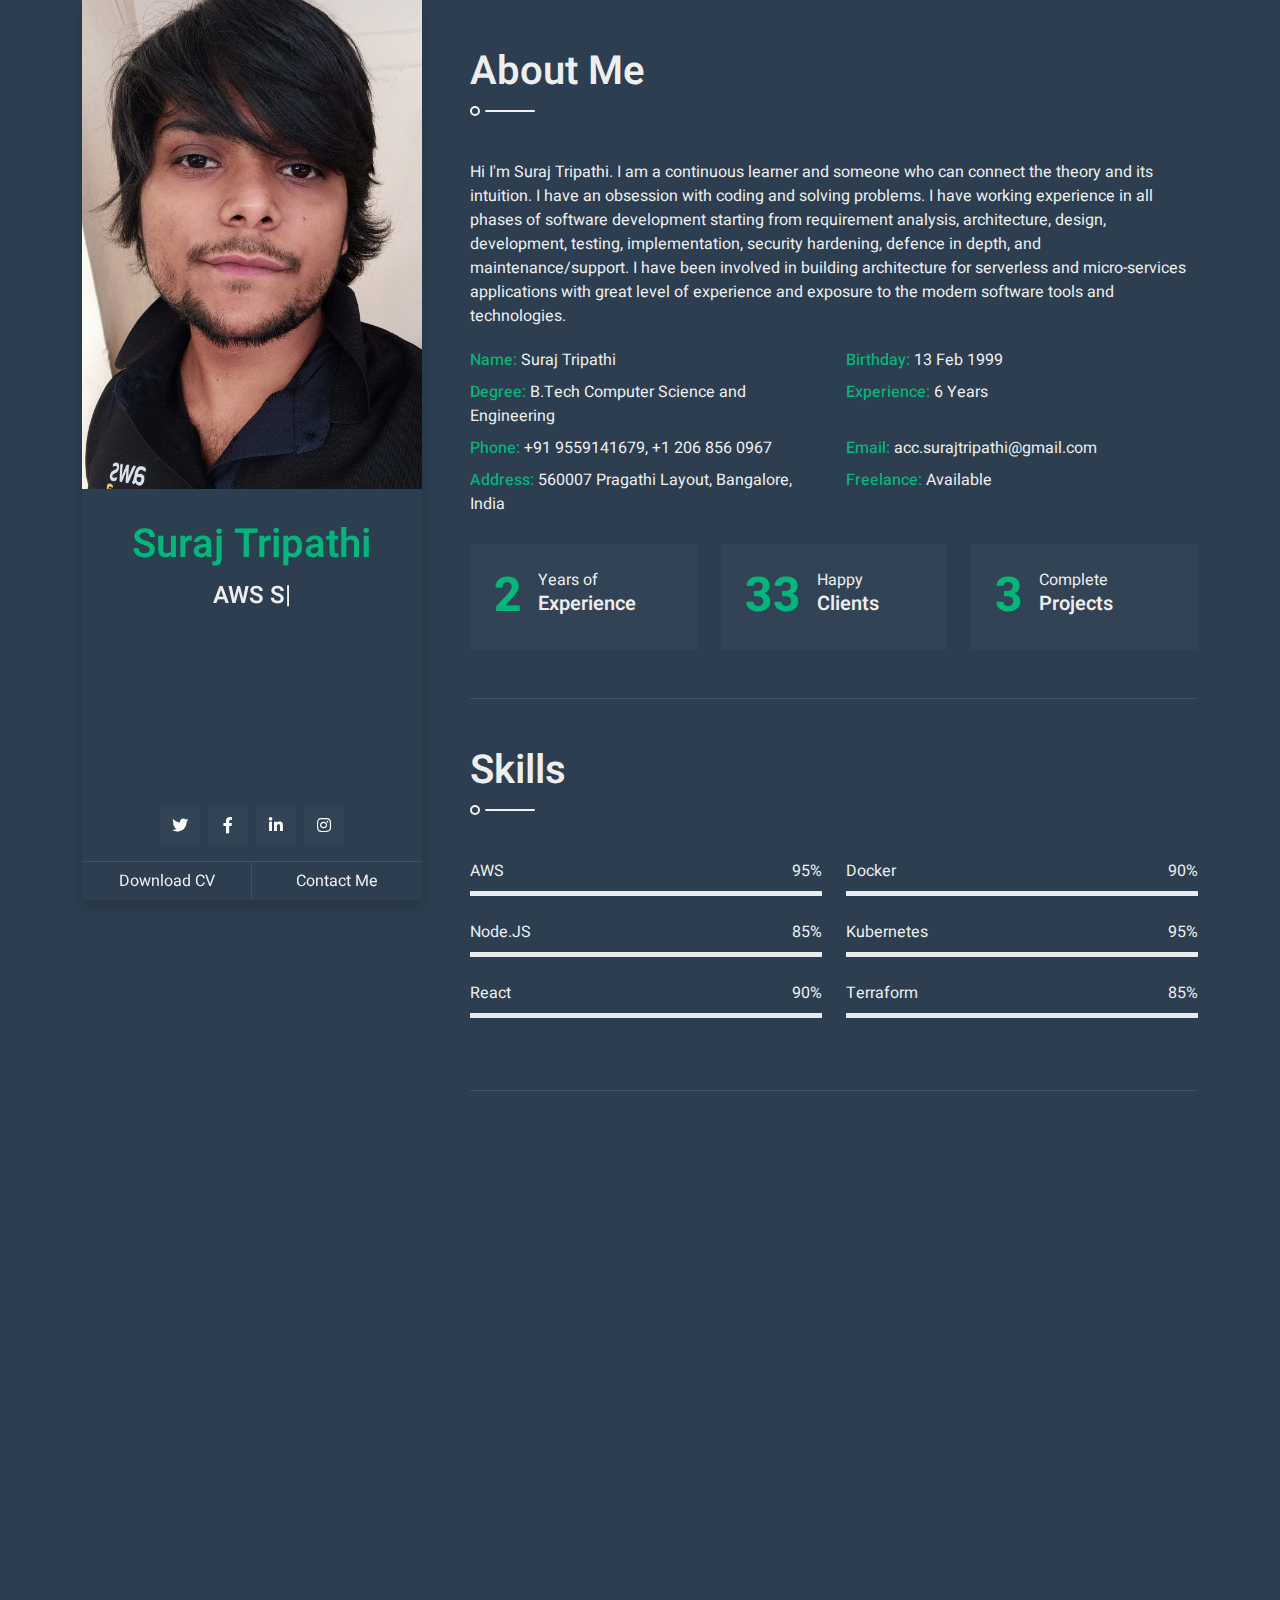
==== commit 855e7e90: "Update index.html" ====
--- a/index.html
+++ b/index.html
@@ -78,10 +78,10 @@
                                 <span class="fw-medium text-primary">Degree:</span> B.Tech Computer Science and Engineering
                             </div>
                             <div class="col-sm-6 py-1">
-                                <span class="fw-medium text-primary">Experience:</span> 3.5 Years
-                            </div>
-                            <div class="col-sm-6 py-1">
-                                <span class="fw-medium text-primary">Phone:</span> +91 9559141679
+                                <span class="fw-medium text-primary">Experience:</span> 6 Years
+                            </div>
+                            <div class="col-sm-6 py-1">
+                                <span class="fw-medium text-primary">Phone:</span> +91 9559141679, +1 206 856 0967
                             </div>
                             <div class="col-sm-6 py-1">
                                 <span class="fw-medium text-primary">Email:</span> acc.surajtripathi@gmail.com
@@ -96,7 +96,7 @@
                         <div class="row g-4">
                             <div class="col-md-4 col-lg-6 col-xl-4">
                                 <div class="d-flex bg-secondary p-4">
-                                    <h1 class="flex-shrink-0 display-5 text-primary mb-0" data-toggle="counter-up">3.5</h1>
+                                    <h1 class="flex-shrink-0 display-5 text-primary mb-0" data-toggle="counter-up">6</h1>
                                     <div class="ps-3">
                                         <p class="mb-0">Years of</p>
                                         <h5 class="mb-0">Experience</h5>
@@ -195,6 +195,12 @@
                     <section class="py-5 wow fadeInUp" data-wow-delay="0.1s">
                         <h1 class="title pb-3 mb-5">Expericence</h1>
                         <div class="border-start border-2 border-light pt-2 ps-5">
+				<div class="position-relative mb-4">
+                                <span class="bi bi-arrow-right fs-4 text-light position-absolute" style="top: -5px; left: -50px;"></span>
+                                <h5 class="mb-1">SDE II  </h5>
+                                <p class="mb-2">AWS Border Network Engineering | <small>2024 - Present</small></p>
+                                <p>Working on DHCP servers that provide IP addresses to Amazon's internal systems and new launch of Data center regions. Collaborating with cross-functional teams like Network Operations, Security, and Site Reliability Engineering to design, implement, and maintain robust monitoring, alerting, and failover mechanisms for the DHCP servers.</p>
+                            </div>
                             <div class="position-relative mb-4">
                                 <span class="bi bi-arrow-right fs-4 text-light position-absolute" style="top: -5px; left: -50px;"></span>
                                 <h5 class="mb-1">Cloud Consultant - AppDev </h5>
